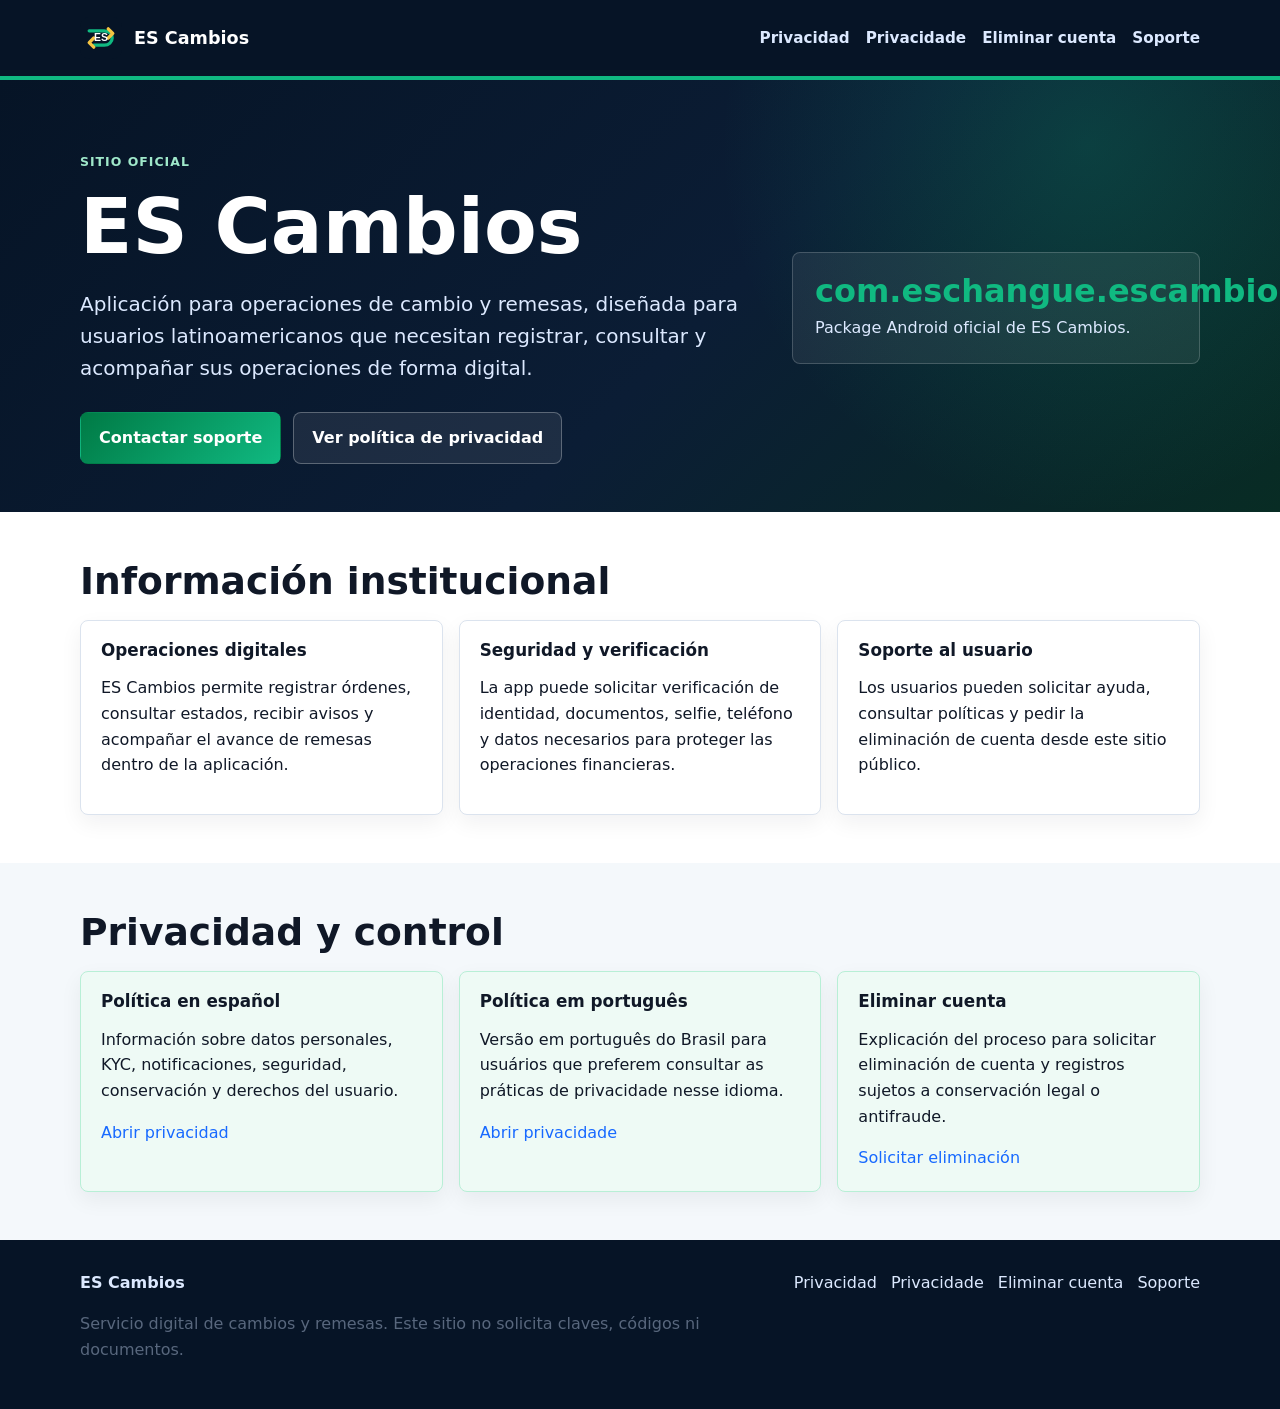
==== index.html @ 83649bd5 "1er commit web codex fez" ====
<!doctype html>
<html lang="es">
<head>
  <meta charset="utf-8">
  <meta name="viewport" content="width=device-width, initial-scale=1">
  <title>ES Cambios | Cambios y remesas</title>
  <meta name="description" content="Sitio oficial de ES Cambios, aplicación para operaciones de cambio y remesas orientada a usuarios latinoamericanos.">
  <link rel="icon" href="/assets/favicon.svg" type="image/svg+xml">
  <link rel="stylesheet" href="/assets/styles.css">
</head>
<body>
  <a class="skip-link" href="#contenido">Saltar al contenido</a>
  <header class="site-header">
    <nav class="nav" aria-label="Navegación principal">
      <a class="brand" href="/">
        <img src="/assets/favicon.svg" alt="" width="42" height="42">
        <span>ES Cambios</span>
      </a>
      <div class="nav-links">
        <a href="/privacidad/">Privacidad</a>
        <a href="/privacidade/">Privacidade</a>
        <a href="/excluir-conta/">Eliminar cuenta</a>
        <a href="/soporte/">Soporte</a>
      </div>
    </nav>
  </header>

  <main id="contenido">
    <section class="hero">
      <div class="container hero-grid">
        <div>
          <p class="eyebrow">Sitio oficial</p>
          <h1>ES Cambios</h1>
          <p class="lead">Aplicación para operaciones de cambio y remesas, diseñada para usuarios latinoamericanos que necesitan registrar, consultar y acompañar sus operaciones de forma digital.</p>
          <div class="actions">
            <a class="button primary" href="/soporte/">Contactar soporte</a>
            <a class="button secondary" href="/privacidad/">Ver política de privacidad</a>
          </div>
        </div>
        <aside class="hero-panel" aria-label="Información de la aplicación">
          <strong>com.eschangue.escambios</strong>
          <span>Package Android oficial de ES Cambios.</span>
        </aside>
      </div>
    </section>

    <section class="section white">
      <div class="container">
        <h2>Información institucional</h2>
        <div class="grid">
          <article class="card">
            <h3>Operaciones digitales</h3>
            <p>ES Cambios permite registrar órdenes, consultar estados, recibir avisos y acompañar el avance de remesas dentro de la aplicación.</p>
          </article>
          <article class="card">
            <h3>Seguridad y verificación</h3>
            <p>La app puede solicitar verificación de identidad, documentos, selfie, teléfono y datos necesarios para proteger las operaciones financieras.</p>
          </article>
          <article class="card">
            <h3>Soporte al usuario</h3>
            <p>Los usuarios pueden solicitar ayuda, consultar políticas y pedir la eliminación de cuenta desde este sitio público.</p>
          </article>
        </div>
      </div>
    </section>

    <section class="section">
      <div class="container">
        <h2>Privacidad y control</h2>
        <div class="grid">
          <article class="card tint">
            <h3>Política en español</h3>
            <p>Información sobre datos personales, KYC, notificaciones, seguridad, conservación y derechos del usuario.</p>
            <a href="/privacidad/">Abrir privacidad</a>
          </article>
          <article class="card tint">
            <h3>Política em português</h3>
            <p>Versão em português do Brasil para usuários que preferem consultar as práticas de privacidade nesse idioma.</p>
            <a href="/privacidade/">Abrir privacidade</a>
          </article>
          <article class="card tint">
            <h3>Eliminar cuenta</h3>
            <p>Explicación del proceso para solicitar eliminación de cuenta y registros sujetos a conservación legal o antifraude.</p>
            <a href="/excluir-conta/">Solicitar eliminación</a>
          </article>
        </div>
      </div>
    </section>
  </main>

  <footer class="site-footer">
    <div class="container footer-grid">
      <div>
        <strong>ES Cambios</strong>
        <p class="muted">Servicio digital de cambios y remesas. Este sitio no solicita claves, códigos ni documentos.</p>
      </div>
      <div class="footer-links">
        <a href="/privacidad/">Privacidad</a>
        <a href="/privacidade/">Privacidade</a>
        <a href="/excluir-conta/">Eliminar cuenta</a>
        <a href="/soporte/">Soporte</a>
      </div>
    </div>
  </footer>
</body>
</html>
---- assets/styles.css ----
:root {
  color-scheme: light;
  --navy: #061426;
  --navy-2: #0b1d35;
  --green: #00854a;
  --green-2: #10b981;
  --blue: #1769ff;
  --amber: #f5b82e;
  --text: #101827;
  --muted: #58677d;
  --line: #dbe3ee;
  --soft: #f4f8fb;
  --white: #ffffff;
  --danger: #b42318;
  font-family: Inter, ui-sans-serif, system-ui, -apple-system, BlinkMacSystemFont, "Segoe UI", sans-serif;
}

* {
  box-sizing: border-box;
}

html {
  scroll-behavior: smooth;
}

body {
  margin: 0;
  background: var(--soft);
  color: var(--text);
  line-height: 1.6;
}

a {
  color: var(--blue);
  text-decoration: none;
}

a:hover,
a:focus {
  text-decoration: underline;
}

.skip-link {
  position: absolute;
  left: -999px;
  top: 0;
  background: var(--navy);
  color: var(--white);
  padding: 10px 14px;
  z-index: 10;
}

.skip-link:focus {
  left: 12px;
  top: 12px;
}

.site-header {
  background: var(--navy);
  color: var(--white);
  border-bottom: 4px solid var(--green-2);
}

.nav {
  width: min(1120px, calc(100% - 32px));
  margin: 0 auto;
  min-height: 76px;
  display: flex;
  align-items: center;
  justify-content: space-between;
  gap: 24px;
}

.brand {
  display: inline-flex;
  align-items: center;
  gap: 12px;
  color: var(--white);
  font-weight: 800;
  font-size: 1.1rem;
  letter-spacing: 0;
}

.brand:hover,
.brand:focus {
  text-decoration: none;
}

.brand img {
  width: 42px;
  height: 42px;
}

.nav-links {
  display: flex;
  align-items: center;
  gap: 16px;
  flex-wrap: wrap;
}

.nav-links a {
  color: #dce9ff;
  font-size: .95rem;
  font-weight: 650;
}

.hero {
  background:
    radial-gradient(circle at 85% 15%, rgba(16, 185, 129, .2), transparent 32%),
    linear-gradient(135deg, var(--navy) 0%, var(--navy-2) 55%, #082c24 100%);
  color: var(--white);
  padding: 72px 0 48px;
}

.container {
  width: min(1120px, calc(100% - 32px));
  margin: 0 auto;
}

.hero-grid {
  display: grid;
  grid-template-columns: minmax(0, 1.25fr) minmax(280px, .75fr);
  gap: 32px;
  align-items: center;
}

.eyebrow {
  margin: 0 0 12px;
  color: #9fe8ca;
  text-transform: uppercase;
  font-size: .78rem;
  font-weight: 800;
  letter-spacing: .08em;
}

h1,
h2,
h3 {
  line-height: 1.12;
  letter-spacing: 0;
}

h1 {
  margin: 0;
  font-size: clamp(2.4rem, 6vw, 5.5rem);
}

h2 {
  margin: 0 0 18px;
  font-size: clamp(1.55rem, 3vw, 2.35rem);
}

h3 {
  margin: 0 0 8px;
  font-size: 1.05rem;
}

.lead {
  max-width: 680px;
  margin: 18px 0 0;
  font-size: clamp(1.05rem, 2vw, 1.25rem);
  color: #dce9ff;
}

.hero-panel {
  border: 1px solid rgba(255, 255, 255, .18);
  background: rgba(255, 255, 255, .07);
  border-radius: 8px;
  padding: 22px;
}

.hero-panel strong {
  display: block;
  font-size: 2rem;
  line-height: 1;
  color: var(--green-2);
}

.hero-panel span {
  display: block;
  margin-top: 8px;
  color: #dce9ff;
}

.actions {
  display: flex;
  gap: 12px;
  flex-wrap: wrap;
  margin-top: 28px;
}

.button {
  display: inline-flex;
  align-items: center;
  justify-content: center;
  min-height: 46px;
  padding: 12px 18px;
  border-radius: 8px;
  font-weight: 800;
  border: 1px solid transparent;
}

.button.primary {
  background: linear-gradient(135deg, #007a45, #10b981);
  color: var(--white);
}

.button.secondary {
  background: rgba(255, 255, 255, .08);
  border-color: rgba(255, 255, 255, .28);
  color: var(--white);
}

.section {
  padding: 48px 0;
}

.section.white {
  background: var(--white);
}

.grid {
  display: grid;
  grid-template-columns: repeat(3, minmax(0, 1fr));
  gap: 16px;
}

.card {
  background: var(--white);
  border: 1px solid var(--line);
  border-radius: 8px;
  padding: 20px;
  box-shadow: 0 8px 22px rgba(6, 20, 38, .06);
}

.card.tint {
  background: #eefaf5;
  border-color: #b8efd6;
}

.page-title {
  padding: 44px 0 28px;
  background: var(--white);
  border-bottom: 1px solid var(--line);
}

.page-title p {
  max-width: 780px;
  color: var(--muted);
}

.content {
  width: min(900px, calc(100% - 32px));
  margin: 0 auto;
  padding: 36px 0 56px;
}

.content section {
  background: var(--white);
  border: 1px solid var(--line);
  border-radius: 8px;
  padding: 22px;
  margin-bottom: 16px;
}

.content ul,
.content ol {
  padding-left: 22px;
}

.notice {
  border: 1px solid #f2cd71;
  background: #fff8e5;
  border-radius: 8px;
  padding: 16px;
}

.danger {
  border-color: #ffcdc6;
  background: #fff2f0;
}

.muted {
  color: var(--muted);
}

.meta-list {
  display: grid;
  grid-template-columns: repeat(2, minmax(0, 1fr));
  gap: 12px;
}

.meta-item {
  border: 1px solid var(--line);
  border-radius: 8px;
  padding: 14px;
  background: #fbfdff;
}

.meta-item span {
  display: block;
  color: var(--muted);
  font-size: .84rem;
  font-weight: 750;
  text-transform: uppercase;
}

.meta-item strong {
  display: block;
  margin-top: 4px;
}

.site-footer {
  background: var(--navy);
  color: #dce9ff;
  padding: 30px 0;
}

.footer-grid {
  display: grid;
  grid-template-columns: 1fr auto;
  gap: 24px;
  align-items: start;
}

.footer-links {
  display: flex;
  gap: 14px;
  flex-wrap: wrap;
}

.footer-links a {
  color: #dce9ff;
}

@media (max-width: 760px) {
  .nav {
    align-items: flex-start;
    flex-direction: column;
    padding: 16px 0;
  }

  .nav-links {
    gap: 10px 14px;
  }

  .hero {
    padding: 48px 0 36px;
  }

  .hero-grid,
  .grid,
  .meta-list,
  .footer-grid {
    grid-template-columns: 1fr;
  }

  .hero-panel {
    padding: 18px;
  }

  .content section {
    padding: 18px;
  }
}
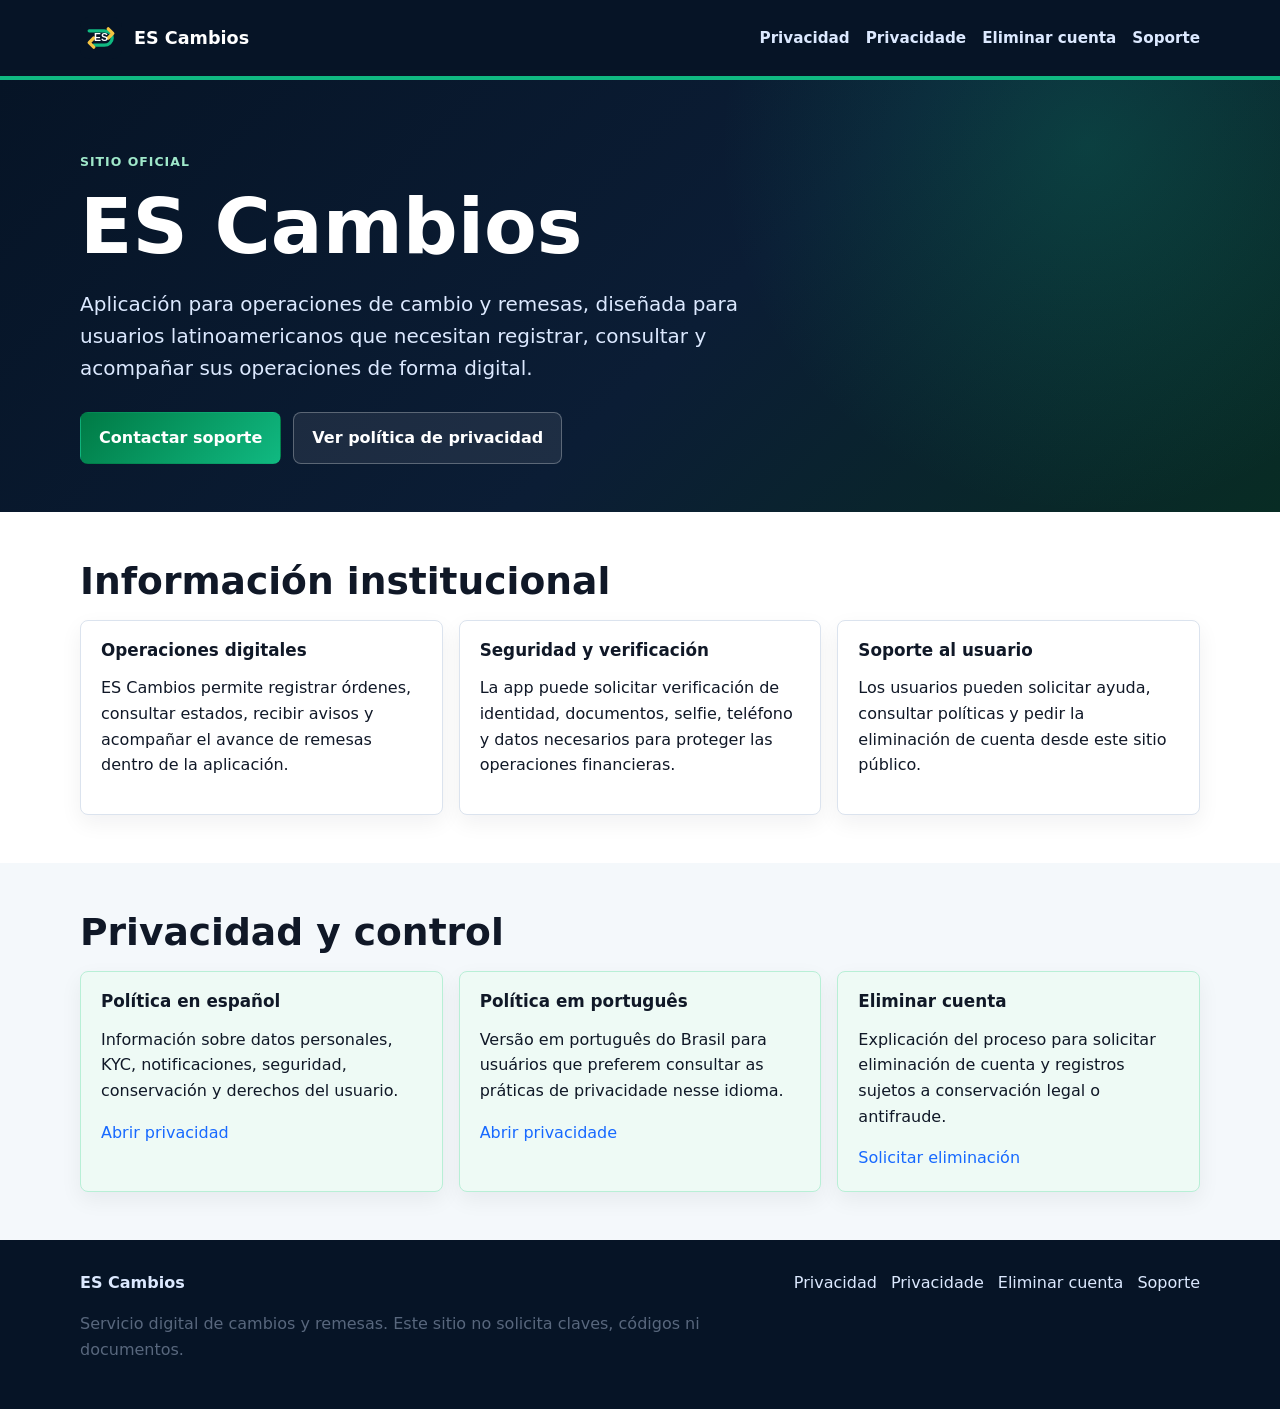
==== commit d02bb570: "4to commit eliminacion de datos, nombre de paquete, y correccion de textos" ====
--- a/index.html
+++ b/index.html
@@ -27,7 +27,7 @@
 
   <main id="contenido">
     <section class="hero">
-      <div class="container hero-grid">
+      <div class="container">
         <div>
           <p class="eyebrow">Sitio oficial</p>
           <h1>ES Cambios</h1>
@@ -37,10 +37,6 @@
             <a class="button secondary" href="/privacidad/">Ver política de privacidad</a>
           </div>
         </div>
-        <aside class="hero-panel" aria-label="Información de la aplicación">
-          <strong>com.eschangue.escambios</strong>
-          <span>Package Android oficial de ES Cambios.</span>
-        </aside>
       </div>
     </section>
 
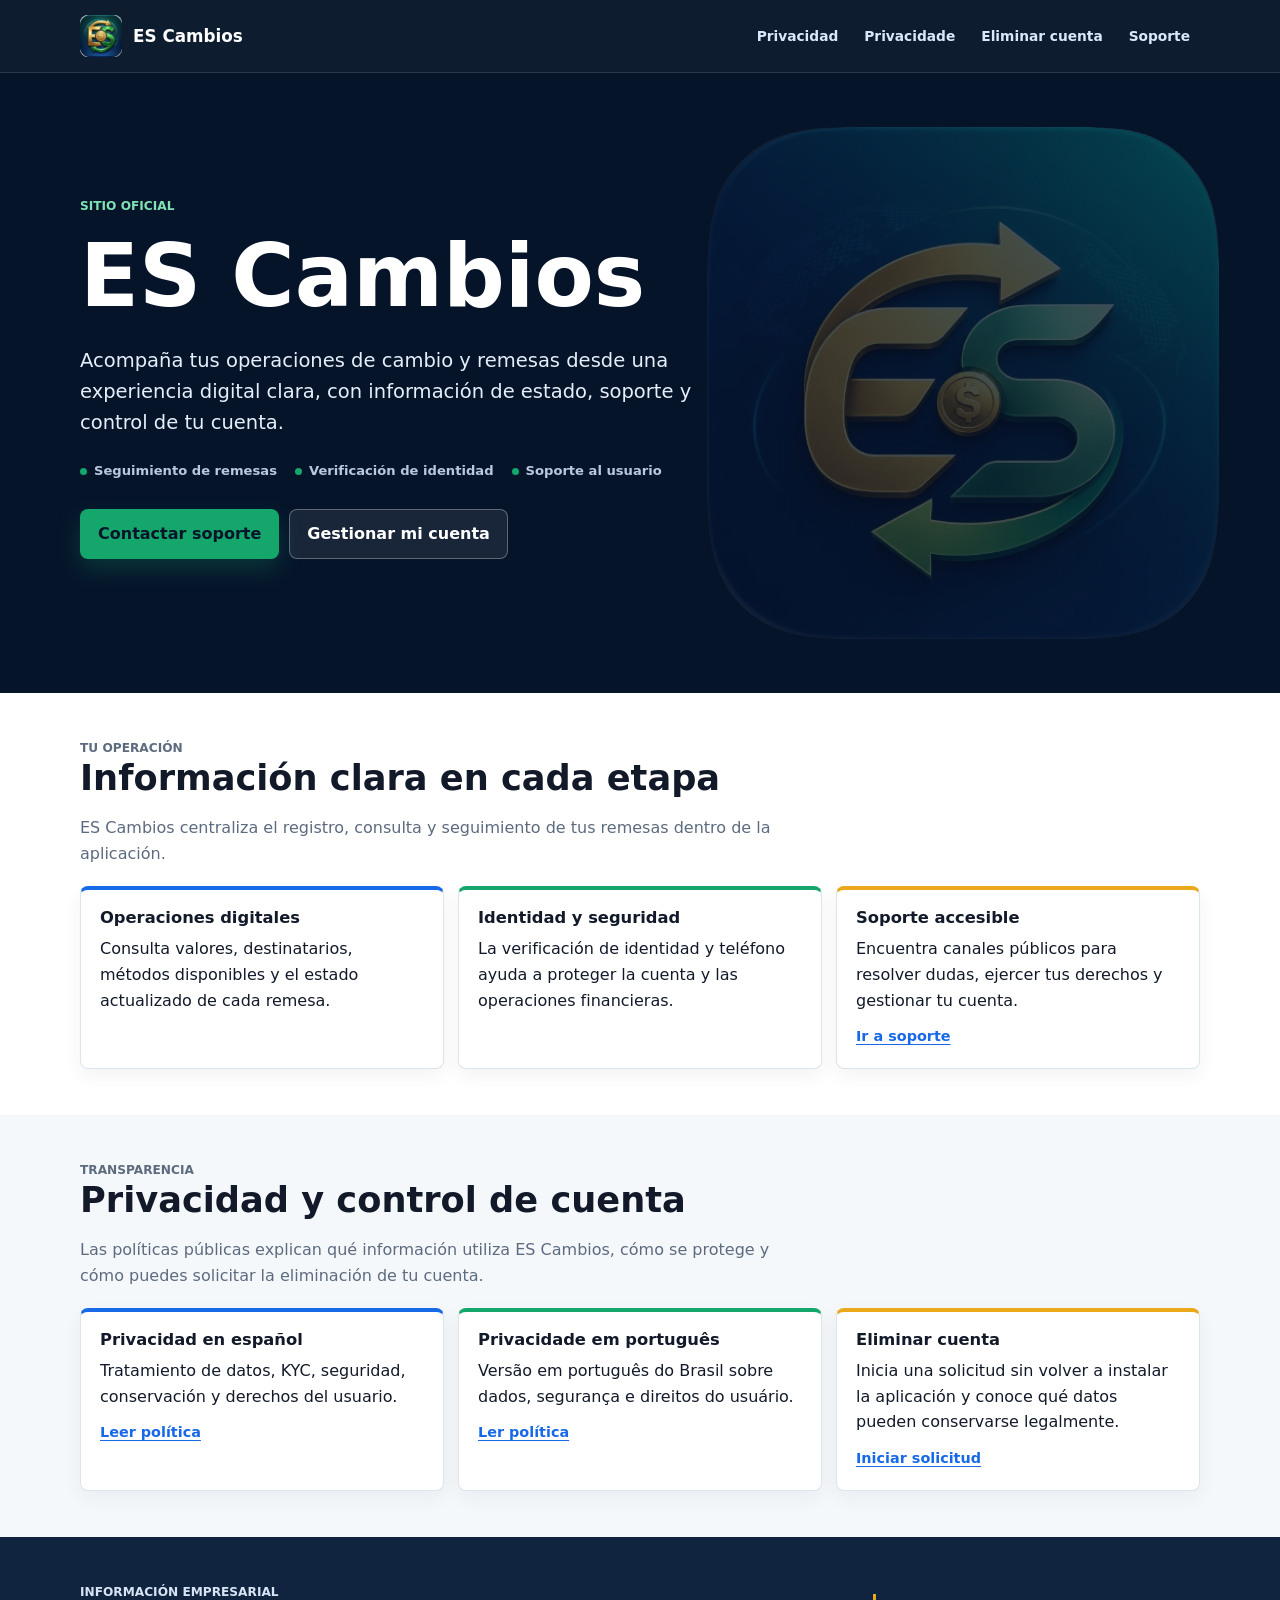
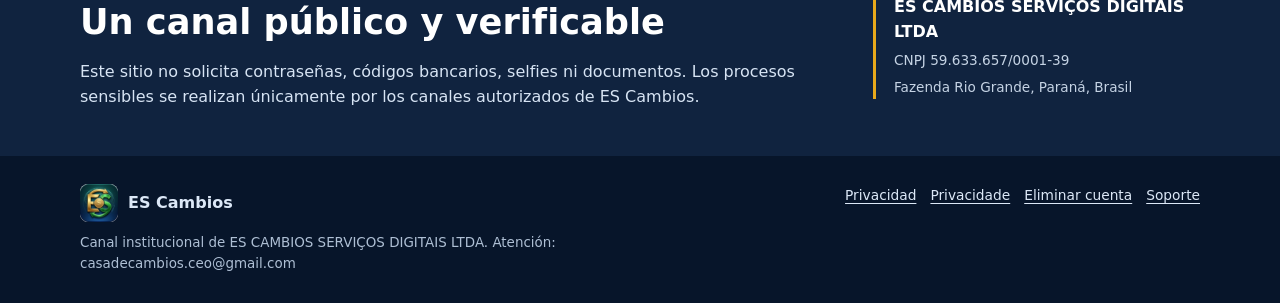
==== commit a06d8351: "5to commit ajustes finales" ====
--- a/index.html
+++ b/index.html
@@ -3,17 +3,38 @@
 <head>
   <meta charset="utf-8">
   <meta name="viewport" content="width=device-width, initial-scale=1">
+  <meta name="theme-color" content="#07152a">
   <title>ES Cambios | Cambios y remesas</title>
-  <meta name="description" content="Sitio oficial de ES Cambios, aplicación para operaciones de cambio y remesas orientada a usuarios latinoamericanos.">
-  <link rel="icon" href="/assets/favicon.svg" type="image/svg+xml">
+  <meta name="description" content="Sitio oficial de ES Cambios: información institucional, privacidad, soporte y eliminación de cuenta.">
+  <link rel="canonical" href="https://es-cambios.com.br/">
+  <meta property="og:type" content="website">
+  <meta property="og:locale" content="es_419">
+  <meta property="og:title" content="ES Cambios | Cambios y remesas">
+  <meta property="og:description" content="Información institucional, privacidad, soporte y control de cuenta de ES Cambios.">
+  <meta property="og:url" content="https://es-cambios.com.br/">
+  <meta property="og:image" content="https://es-cambios.com.br/assets/es-cambios-brand.png">
+  <link rel="preload" href="/assets/es-cambios-brand.png" as="image" type="image/png">
+  <link rel="icon" href="/assets/es-cambios-app.webp" type="image/webp">
   <link rel="stylesheet" href="/assets/styles.css">
+  <script type="application/ld+json">
+    {
+      "@context": "https://schema.org",
+      "@type": "Organization",
+      "name": "ES CAMBIOS SERVIÇOS DIGITAIS LTDA",
+      "alternateName": "ES Cambios",
+      "url": "https://es-cambios.com.br/",
+      "logo": "https://es-cambios.com.br/assets/es-cambios-brand.png",
+      "taxID": "59.633.657/0001-39",
+      "email": "casadecambios.ceo@gmail.com"
+    }
+  </script>
 </head>
 <body>
   <a class="skip-link" href="#contenido">Saltar al contenido</a>
   <header class="site-header">
     <nav class="nav" aria-label="Navegación principal">
-      <a class="brand" href="/">
-        <img src="/assets/favicon.svg" alt="" width="42" height="42">
+      <a class="brand" href="/" aria-current="page">
+        <img src="/assets/es-cambios-app.webp" alt="" width="42" height="42">
         <span>ES Cambios</span>
       </a>
       <div class="nav-links">
@@ -28,13 +49,18 @@
   <main id="contenido">
     <section class="hero">
       <div class="container">
-        <div>
+        <div class="hero-copy">
           <p class="eyebrow">Sitio oficial</p>
           <h1>ES Cambios</h1>
-          <p class="lead">Aplicación para operaciones de cambio y remesas, diseñada para usuarios latinoamericanos que necesitan registrar, consultar y acompañar sus operaciones de forma digital.</p>
+          <p class="lead">Acompaña tus operaciones de cambio y remesas desde una experiencia digital clara, con información de estado, soporte y control de tu cuenta.</p>
+          <div class="trust-line" aria-label="Características del servicio">
+            <span>Seguimiento de remesas</span>
+            <span>Verificación de identidad</span>
+            <span>Soporte al usuario</span>
+          </div>
           <div class="actions">
             <a class="button primary" href="/soporte/">Contactar soporte</a>
-            <a class="button secondary" href="/privacidad/">Ver política de privacidad</a>
+            <a class="button secondary" href="/excluir-conta/">Gestionar mi cuenta</a>
           </div>
         </div>
       </div>
@@ -42,19 +68,24 @@
 
     <section class="section white">
       <div class="container">
-        <h2>Información institucional</h2>
+        <div class="section-heading">
+          <p class="eyebrow">Tu operación</p>
+          <h2>Información clara en cada etapa</h2>
+          <p>ES Cambios centraliza el registro, consulta y seguimiento de tus remesas dentro de la aplicación.</p>
+        </div>
         <div class="grid">
-          <article class="card">
+          <article class="card accent-blue">
             <h3>Operaciones digitales</h3>
-            <p>ES Cambios permite registrar órdenes, consultar estados, recibir avisos y acompañar el avance de remesas dentro de la aplicación.</p>
+            <p>Consulta valores, destinatarios, métodos disponibles y el estado actualizado de cada remesa.</p>
           </article>
-          <article class="card">
-            <h3>Seguridad y verificación</h3>
-            <p>La app puede solicitar verificación de identidad, documentos, selfie, teléfono y datos necesarios para proteger las operaciones financieras.</p>
+          <article class="card accent-green">
+            <h3>Identidad y seguridad</h3>
+            <p>La verificación de identidad y teléfono ayuda a proteger la cuenta y las operaciones financieras.</p>
           </article>
-          <article class="card">
-            <h3>Soporte al usuario</h3>
-            <p>Los usuarios pueden solicitar ayuda, consultar políticas y pedir la eliminación de cuenta desde este sitio público.</p>
+          <article class="card accent-amber">
+            <h3>Soporte accesible</h3>
+            <p>Encuentra canales públicos para resolver dudas, ejercer tus derechos y gestionar tu cuenta.</p>
+            <a class="card-link" href="/soporte/">Ir a soporte</a>
           </article>
         </div>
       </div>
@@ -62,23 +93,42 @@
 
     <section class="section">
       <div class="container">
-        <h2>Privacidad y control</h2>
+        <div class="section-heading">
+          <p class="eyebrow">Transparencia</p>
+          <h2>Privacidad y control de cuenta</h2>
+          <p>Las políticas públicas explican qué información utiliza ES Cambios, cómo se protege y cómo puedes solicitar la eliminación de tu cuenta.</p>
+        </div>
         <div class="grid">
-          <article class="card tint">
-            <h3>Política en español</h3>
-            <p>Información sobre datos personales, KYC, notificaciones, seguridad, conservación y derechos del usuario.</p>
-            <a href="/privacidad/">Abrir privacidad</a>
+          <article class="card accent-blue">
+            <h3>Privacidad en español</h3>
+            <p>Tratamiento de datos, KYC, seguridad, conservación y derechos del usuario.</p>
+            <a class="card-link" href="/privacidad/">Leer política</a>
           </article>
-          <article class="card tint">
-            <h3>Política em português</h3>
-            <p>Versão em português do Brasil para usuários que preferem consultar as práticas de privacidade nesse idioma.</p>
-            <a href="/privacidade/">Abrir privacidade</a>
+          <article class="card accent-green">
+            <h3>Privacidade em português</h3>
+            <p>Versão em português do Brasil sobre dados, segurança e direitos do usuário.</p>
+            <a class="card-link" href="/privacidade/">Ler política</a>
           </article>
-          <article class="card tint">
+          <article class="card accent-amber">
             <h3>Eliminar cuenta</h3>
-            <p>Explicación del proceso para solicitar eliminación de cuenta y registros sujetos a conservación legal o antifraude.</p>
-            <a href="/excluir-conta/">Solicitar eliminación</a>
+            <p>Inicia una solicitud sin volver a instalar la aplicación y conoce qué datos pueden conservarse legalmente.</p>
+            <a class="card-link" href="/excluir-conta/">Iniciar solicitud</a>
           </article>
+        </div>
+      </div>
+    </section>
+
+    <section class="section institutional-band">
+      <div class="container institutional-grid">
+        <div>
+          <p class="eyebrow">Información empresarial</p>
+          <h2>Un canal público y verificable</h2>
+          <p>Este sitio no solicita contraseñas, códigos bancarios, selfies ni documentos. Los procesos sensibles se realizan únicamente por los canales autorizados de ES Cambios.</p>
+        </div>
+        <div class="company-data">
+          <strong>ES CAMBIOS SERVIÇOS DIGITAIS LTDA</strong>
+          <span>CNPJ 59.633.657/0001-39</span>
+          <span>Fazenda Rio Grande, Paraná, Brasil</span>
         </div>
       </div>
     </section>
@@ -87,8 +137,11 @@
   <footer class="site-footer">
     <div class="container footer-grid">
       <div>
-        <strong>ES Cambios</strong>
-        <p class="muted">Servicio digital de cambios y remesas. Este sitio no solicita claves, códigos ni documentos.</p>
+        <div class="footer-brand">
+          <img src="/assets/es-cambios-app.webp" alt="" width="38" height="38">
+          <strong>ES Cambios</strong>
+        </div>
+        <p>Canal institucional de ES CAMBIOS SERVIÇOS DIGITAIS LTDA. Atención: casadecambios.ceo@gmail.com</p>
       </div>
       <div class="footer-links">
         <a href="/privacidad/">Privacidad</a>
--- a/assets/styles.css
+++ b/assets/styles.css
@@ -1,17 +1,17 @@
 :root {
   color-scheme: light;
-  --navy: #061426;
-  --navy-2: #0b1d35;
-  --green: #00854a;
-  --green-2: #10b981;
-  --blue: #1769ff;
-  --amber: #f5b82e;
-  --text: #101827;
-  --muted: #58677d;
-  --line: #dbe3ee;
-  --soft: #f4f8fb;
+  --navy: #07152a;
+  --navy-soft: #10233f;
+  --green: #087b4d;
+  --green-bright: #15a66b;
+  --blue: #1769e8;
+  --amber: #e9a91b;
+  --red: #b42318;
+  --ink: #121a2a;
+  --muted: #5d6b7f;
+  --line: #dce4ed;
+  --surface: #f5f8fb;
   --white: #ffffff;
-  --danger: #b42318;
   font-family: Inter, ui-sans-serif, system-ui, -apple-system, BlinkMacSystemFont, "Segoe UI", sans-serif;
 }
 
@@ -25,242 +25,388 @@
 
 body {
   margin: 0;
-  background: var(--soft);
-  color: var(--text);
+  background: var(--surface);
+  color: var(--ink);
   line-height: 1.6;
+}
+
+img {
+  display: block;
+  max-width: 100%;
 }
 
 a {
   color: var(--blue);
-  text-decoration: none;
+  text-underline-offset: 3px;
 }
 
 a:hover,
-a:focus {
-  text-decoration: underline;
+a:focus-visible {
+  text-decoration-thickness: 2px;
+}
+
+button,
+a {
+  -webkit-tap-highlight-color: transparent;
 }
 
 .skip-link {
   position: absolute;
   left: -999px;
   top: 0;
-  background: var(--navy);
+  z-index: 100;
+  border-radius: 0 0 8px 0;
+  background: var(--white);
+  color: var(--navy);
+  padding: 10px 14px;
+  font-weight: 800;
+}
+
+.skip-link:focus {
+  left: 0;
+}
+
+.site-header {
+  position: sticky;
+  top: 0;
+  z-index: 50;
+  border-bottom: 1px solid rgba(255, 255, 255, .12);
+  background: rgba(7, 21, 42, .97);
   color: var(--white);
-  padding: 10px 14px;
-  z-index: 10;
-}
-
-.skip-link:focus {
-  left: 12px;
-  top: 12px;
-}
-
-.site-header {
-  background: var(--navy);
-  color: var(--white);
-  border-bottom: 4px solid var(--green-2);
-}
-
-.nav {
+}
+
+.nav,
+.container {
   width: min(1120px, calc(100% - 32px));
   margin: 0 auto;
-  min-height: 76px;
+}
+
+.nav {
+  min-height: 72px;
   display: flex;
   align-items: center;
   justify-content: space-between;
-  gap: 24px;
+  gap: 22px;
 }
 
 .brand {
   display: inline-flex;
   align-items: center;
-  gap: 12px;
+  gap: 11px;
+  flex: 0 0 auto;
   color: var(--white);
-  font-weight: 800;
-  font-size: 1.1rem;
-  letter-spacing: 0;
+  font-size: 1.05rem;
+  font-weight: 850;
+  text-decoration: none;
 }
 
 .brand:hover,
-.brand:focus {
+.brand:focus-visible {
   text-decoration: none;
 }
 
 .brand img {
   width: 42px;
   height: 42px;
+  border-radius: 8px;
 }
 
 .nav-links {
   display: flex;
   align-items: center;
-  gap: 16px;
-  flex-wrap: wrap;
+  justify-content: flex-end;
+  gap: 6px;
 }
 
 .nav-links a {
-  color: #dce9ff;
-  font-size: .95rem;
-  font-weight: 650;
+  min-height: 38px;
+  display: inline-flex;
+  align-items: center;
+  border-radius: 7px;
+  padding: 7px 10px;
+  color: #dbe8fb;
+  font-size: .86rem;
+  font-weight: 720;
+  text-decoration: none;
+}
+
+.nav-links a:hover,
+.nav-links a:focus-visible,
+.nav-links a[aria-current="page"] {
+  background: rgba(255, 255, 255, .1);
+  color: var(--white);
 }
 
 .hero {
-  background:
-    radial-gradient(circle at 85% 15%, rgba(16, 185, 129, .2), transparent 32%),
-    linear-gradient(135deg, var(--navy) 0%, var(--navy-2) 55%, #082c24 100%);
+  position: relative;
+  isolation: isolate;
+  min-height: min(620px, 76vh);
+  overflow: hidden;
+  display: flex;
+  align-items: center;
+  background: var(--navy);
   color: var(--white);
-  padding: 72px 0 48px;
-}
-
-.container {
-  width: min(1120px, calc(100% - 32px));
-  margin: 0 auto;
-}
-
-.hero-grid {
-  display: grid;
-  grid-template-columns: minmax(0, 1.25fr) minmax(280px, .75fr);
-  gap: 32px;
-  align-items: center;
+}
+
+.hero::before {
+  content: "";
+  position: absolute;
+  inset: 0;
+  z-index: -2;
+  background: url("/assets/es-cambios-brand.png") right 8% center / min(46vw, 512px) no-repeat;
+  opacity: .5;
+}
+
+.hero::after {
+  content: "";
+  position: absolute;
+  inset: 0;
+  z-index: -1;
+  background: rgba(7, 21, 42, .5);
+}
+
+.hero-copy {
+  width: min(690px, 100%);
+  padding: 74px 0 84px;
 }
 
 .eyebrow {
-  margin: 0 0 12px;
-  color: #9fe8ca;
+  margin: 0 0 10px;
+  color: #7ee2b5;
   text-transform: uppercase;
-  font-size: .78rem;
-  font-weight: 800;
-  letter-spacing: .08em;
+  font-size: .76rem;
+  font-weight: 850;
+  letter-spacing: 0;
 }
 
 h1,
 h2,
 h3 {
-  line-height: 1.12;
+  line-height: 1.16;
   letter-spacing: 0;
 }
 
 h1 {
   margin: 0;
-  font-size: clamp(2.4rem, 6vw, 5.5rem);
+  font-size: clamp(2.7rem, 7vw, 5.4rem);
 }
 
 h2 {
-  margin: 0 0 18px;
-  font-size: clamp(1.55rem, 3vw, 2.35rem);
+  margin: 0 0 16px;
+  font-size: clamp(1.45rem, 3vw, 2.2rem);
 }
 
 h3 {
   margin: 0 0 8px;
-  font-size: 1.05rem;
+  font-size: 1.02rem;
+}
+
+p {
+  margin-top: 0;
 }
 
 .lead {
-  max-width: 680px;
+  max-width: 650px;
   margin: 18px 0 0;
-  font-size: clamp(1.05rem, 2vw, 1.25rem);
-  color: #dce9ff;
-}
-
-.hero-panel {
-  border: 1px solid rgba(255, 255, 255, .18);
-  background: rgba(255, 255, 255, .07);
+  color: #e5eefb;
+  font-size: clamp(1rem, 2vw, 1.22rem);
+}
+
+.trust-line {
+  display: flex;
+  flex-wrap: wrap;
+  gap: 8px 18px;
+  margin-top: 22px;
+  color: #b9c9dd;
+  font-size: .82rem;
+  font-weight: 700;
+}
+
+.trust-line span::before {
+  content: "";
+  display: inline-block;
+  width: 7px;
+  height: 7px;
+  margin-right: 7px;
+  border-radius: 50%;
+  background: var(--green-bright);
+}
+
+.actions {
+  display: flex;
+  flex-wrap: wrap;
+  gap: 10px;
+  margin-top: 28px;
+}
+
+.button {
+  min-height: 46px;
+  display: inline-flex;
+  align-items: center;
+  justify-content: center;
+  border: 1px solid transparent;
   border-radius: 8px;
-  padding: 22px;
-}
-
-.hero-panel strong {
-  display: block;
-  font-size: 2rem;
-  line-height: 1;
-  color: var(--green-2);
-}
-
-.hero-panel span {
-  display: block;
-  margin-top: 8px;
-  color: #dce9ff;
-}
-
-.actions {
-  display: flex;
-  gap: 12px;
-  flex-wrap: wrap;
-  margin-top: 28px;
-}
-
-.button {
-  display: inline-flex;
-  align-items: center;
-  justify-content: center;
-  min-height: 46px;
-  padding: 12px 18px;
-  border-radius: 8px;
-  font-weight: 800;
-  border: 1px solid transparent;
+  padding: 11px 17px;
+  font-weight: 820;
+  text-decoration: none;
+}
+
+.button:hover,
+.button:focus-visible {
+  text-decoration: none;
 }
 
 .button.primary {
-  background: linear-gradient(135deg, #007a45, #10b981);
+  background: var(--green-bright);
+  color: var(--navy);
+  box-shadow: 0 10px 25px rgba(21, 166, 107, .24);
+}
+
+.button.primary:hover,
+.button.primary:focus-visible {
+  background: #48ce94;
+}
+
+.button.secondary {
+  border-color: rgba(255, 255, 255, .3);
+  background: rgba(255, 255, 255, .08);
   color: var(--white);
 }
 
-.button.secondary {
-  background: rgba(255, 255, 255, .08);
-  border-color: rgba(255, 255, 255, .28);
+.button.light {
+  border-color: var(--line);
+  background: var(--white);
+  color: var(--navy);
+}
+
+.button.danger-action {
+  background: var(--red);
   color: var(--white);
 }
 
 .section {
-  padding: 48px 0;
+  padding: 46px 0;
 }
 
 .section.white {
   background: var(--white);
+}
+
+.section-heading {
+  max-width: 710px;
+  margin-bottom: 20px;
+}
+
+.section-heading p {
+  color: var(--muted);
 }
 
 .grid {
   display: grid;
   grid-template-columns: repeat(3, minmax(0, 1fr));
-  gap: 16px;
+  gap: 14px;
 }
 
 .card {
-  background: var(--white);
+  min-width: 0;
   border: 1px solid var(--line);
   border-radius: 8px;
-  padding: 20px;
-  box-shadow: 0 8px 22px rgba(6, 20, 38, .06);
-}
-
-.card.tint {
-  background: #eefaf5;
-  border-color: #b8efd6;
+  background: var(--white);
+  padding: 19px;
+  box-shadow: 0 7px 20px rgba(7, 21, 42, .05);
+}
+
+.card.accent-green {
+  border-top: 4px solid var(--green-bright);
+}
+
+.card.accent-blue {
+  border-top: 4px solid var(--blue);
+}
+
+.card.accent-amber {
+  border-top: 4px solid var(--amber);
+}
+
+.card p,
+.section-heading p {
+  margin-bottom: 0;
+}
+
+.card-link {
+  display: inline-flex;
+  margin-top: 12px;
+  font-size: .9rem;
+  font-weight: 800;
+}
+
+.institutional-band {
+  background: var(--navy-soft);
+  color: var(--white);
+}
+
+.institutional-grid {
+  display: grid;
+  grid-template-columns: minmax(0, 1.4fr) minmax(260px, .6fr);
+  align-items: center;
+  gap: 30px;
+}
+
+.institutional-grid p {
+  margin-bottom: 0;
+  color: #d7e4f4;
+}
+
+.company-data {
+  border-left: 3px solid var(--amber);
+  padding-left: 18px;
+}
+
+.company-data strong,
+.company-data span {
+  display: block;
+}
+
+.company-data span {
+  margin-top: 5px;
+  color: #c5d3e4;
+  font-size: .85rem;
 }
 
 .page-title {
-  padding: 44px 0 28px;
+  border-bottom: 1px solid var(--line);
   background: var(--white);
-  border-bottom: 1px solid var(--line);
+  padding: 42px 0 26px;
+}
+
+.page-title h1 {
+  max-width: 880px;
+  font-size: clamp(2rem, 5vw, 3.5rem);
 }
 
 .page-title p {
   max-width: 780px;
+  margin: 12px 0 0;
   color: var(--muted);
 }
 
 .content {
   width: min(900px, calc(100% - 32px));
   margin: 0 auto;
-  padding: 36px 0 56px;
+  padding: 30px 0 52px;
 }
 
 .content section {
-  background: var(--white);
+  margin-bottom: 14px;
   border: 1px solid var(--line);
   border-radius: 8px;
-  padding: 22px;
-  margin-bottom: 16px;
+  background: var(--white);
+  padding: 21px;
+}
+
+.content section:target {
+  border-color: var(--blue);
+  box-shadow: 0 0 0 3px rgba(23, 105, 232, .12);
 }
 
 .content ul,
@@ -268,16 +414,27 @@
   padding-left: 22px;
 }
 
+.content li + li {
+  margin-top: 7px;
+}
+
 .notice {
-  border: 1px solid #f2cd71;
-  background: #fff8e5;
-  border-radius: 8px;
-  padding: 16px;
+  border-color: #efcf7d !important;
+  background: #fff9e8 !important;
 }
 
 .danger {
-  border-color: #ffcdc6;
-  background: #fff2f0;
+  border-color: #efb5ae !important;
+  background: #fff5f3 !important;
+}
+
+.action-panel {
+  border-color: #91d8b6 !important;
+  background: #eefbf5 !important;
+}
+
+.action-panel .actions {
+  margin-top: 16px;
 }
 
 .muted {
@@ -287,79 +444,195 @@
 .meta-list {
   display: grid;
   grid-template-columns: repeat(2, minmax(0, 1fr));
-  gap: 12px;
+  gap: 10px;
 }
 
 .meta-item {
-  border: 1px solid var(--line);
-  border-radius: 8px;
-  padding: 14px;
-  background: #fbfdff;
+  min-width: 0;
+  border-left: 3px solid var(--blue);
+  background: #f7faff;
+  padding: 12px 14px;
 }
 
 .meta-item span {
   display: block;
   color: var(--muted);
-  font-size: .84rem;
-  font-weight: 750;
+  font-size: .78rem;
+  font-weight: 800;
   text-transform: uppercase;
 }
 
 .meta-item strong {
   display: block;
-  margin-top: 4px;
+  margin-top: 3px;
+  overflow-wrap: anywhere;
+}
+
+.language-links {
+  display: flex;
+  flex-wrap: wrap;
+  gap: 8px;
+  margin-top: 16px;
+}
+
+.language-links a {
+  border: 1px solid var(--line);
+  border-radius: 7px;
+  background: var(--white);
+  padding: 7px 11px;
+  font-size: .84rem;
+  font-weight: 800;
+  text-decoration: none;
 }
 
 .site-footer {
   background: var(--navy);
-  color: #dce9ff;
-  padding: 30px 0;
+  color: #dce8f7;
+  padding: 28px 0;
 }
 
 .footer-grid {
   display: grid;
-  grid-template-columns: 1fr auto;
+  grid-template-columns: minmax(0, 1fr) auto;
+  align-items: start;
   gap: 24px;
-  align-items: start;
+}
+
+.footer-brand {
+  display: flex;
+  align-items: center;
+  gap: 10px;
+}
+
+.footer-brand img {
+  width: 38px;
+  height: 38px;
+  border-radius: 8px;
+}
+
+.footer-grid p {
+  max-width: 660px;
+  margin: 10px 0 0;
+  color: #aebfd4;
+  font-size: .84rem;
 }
 
 .footer-links {
   display: flex;
-  gap: 14px;
   flex-wrap: wrap;
+  justify-content: flex-end;
+  gap: 8px 14px;
 }
 
 .footer-links a {
-  color: #dce9ff;
+  color: #dce8f7;
+  font-size: .86rem;
+}
+
+.not-found {
+  min-height: calc(100vh - 170px);
+  display: grid;
+  place-items: center;
+  padding: 42px 0;
+  text-align: center;
+}
+
+.not-found img {
+  width: 96px;
+  height: 96px;
+  margin: 0 auto 18px;
+  border-radius: 20px;
+}
+
+.not-found .actions {
+  justify-content: center;
 }
 
 @media (max-width: 760px) {
   .nav {
-    align-items: flex-start;
+    min-height: auto;
+    align-items: stretch;
     flex-direction: column;
-    padding: 16px 0;
+    gap: 8px;
+    padding: 12px 0 10px;
   }
 
   .nav-links {
-    gap: 10px 14px;
+    width: 100%;
+    justify-content: flex-start;
+    overflow-x: auto;
+    padding-bottom: 2px;
+    scrollbar-width: none;
+  }
+
+  .nav-links::-webkit-scrollbar {
+    display: none;
+  }
+
+  .nav-links a {
+    flex: 0 0 auto;
+    min-height: 34px;
+    padding: 5px 8px;
+    font-size: .78rem;
   }
 
   .hero {
-    padding: 48px 0 36px;
-  }
-
-  .hero-grid,
+    min-height: 570px;
+    align-items: flex-end;
+  }
+
+  .hero::before {
+    background-position: center 32px;
+    background-size: 250px;
+    opacity: .42;
+  }
+
+  .hero::after {
+    background: rgba(7, 21, 42, .62);
+  }
+
+  .hero-copy {
+    padding: 250px 0 42px;
+  }
+
+  .section {
+    padding: 36px 0;
+  }
+
   .grid,
+  .institutional-grid,
   .meta-list,
   .footer-grid {
     grid-template-columns: 1fr;
   }
 
-  .hero-panel {
-    padding: 18px;
+  .footer-links {
+    justify-content: flex-start;
   }
 
   .content section {
-    padding: 18px;
-  }
-}
+    padding: 17px;
+  }
+}
+
+@media (max-width: 390px) {
+  .nav,
+  .container,
+  .content {
+    width: min(100% - 24px, 1120px);
+  }
+
+  h1 {
+    font-size: 2.55rem;
+  }
+
+  .button {
+    width: 100%;
+  }
+}
+
+@media (prefers-reduced-motion: reduce) {
+  html {
+    scroll-behavior: auto;
+  }
+}
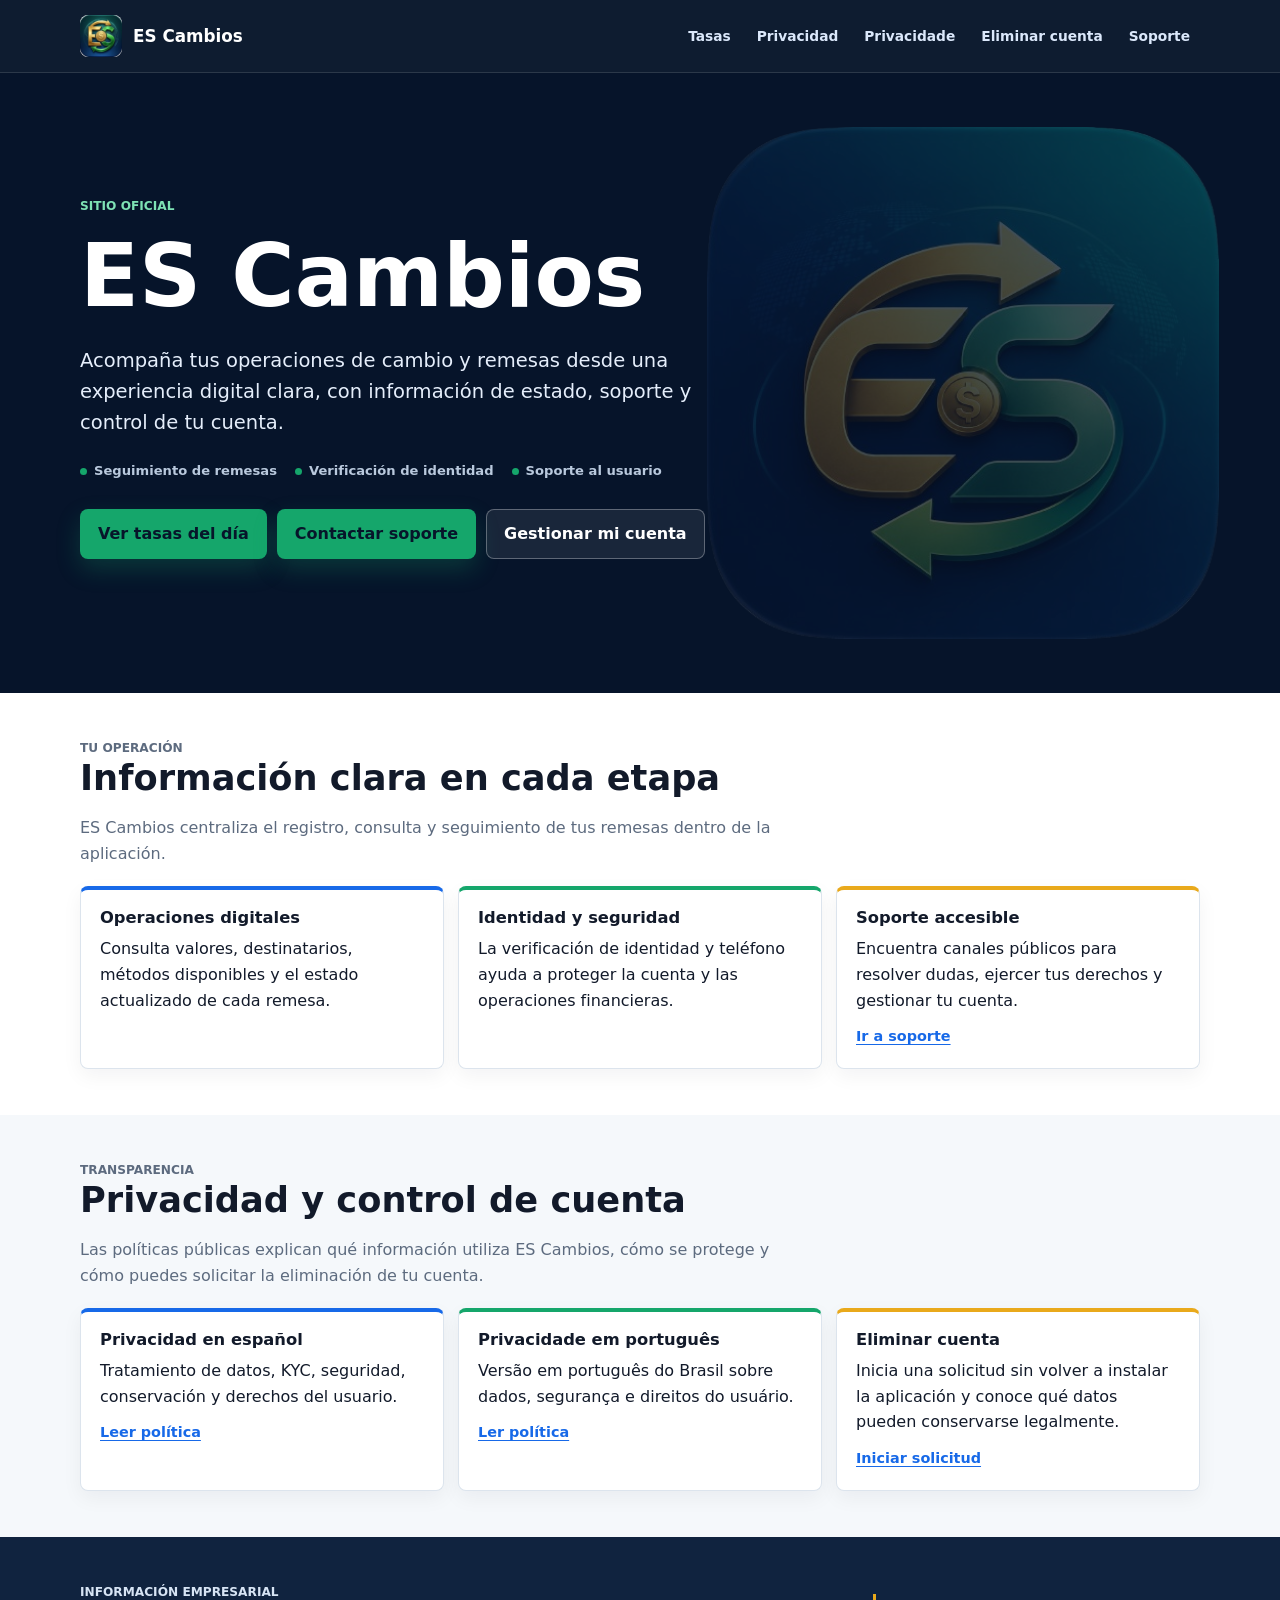
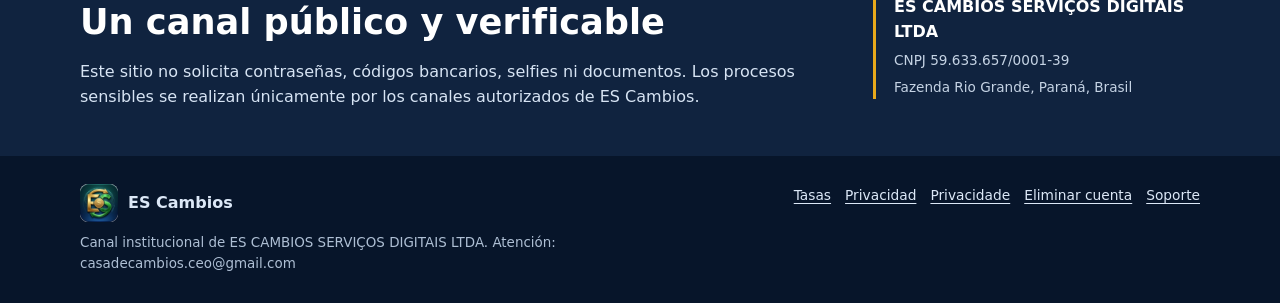
==== commit 17d15ccb: "feat: publish public exchange rates page" ====
--- a/index.html
+++ b/index.html
@@ -38,6 +38,7 @@
         <span>ES Cambios</span>
       </a>
       <div class="nav-links">
+        <a href="/tasas/">Tasas</a>
         <a href="/privacidad/">Privacidad</a>
         <a href="/privacidade/">Privacidade</a>
         <a href="/excluir-conta/">Eliminar cuenta</a>
@@ -59,6 +60,7 @@
             <span>Soporte al usuario</span>
           </div>
           <div class="actions">
+            <a class="button primary" href="/tasas/">Ver tasas del día</a>
             <a class="button primary" href="/soporte/">Contactar soporte</a>
             <a class="button secondary" href="/excluir-conta/">Gestionar mi cuenta</a>
           </div>
@@ -144,6 +146,7 @@
         <p>Canal institucional de ES CAMBIOS SERVIÇOS DIGITAIS LTDA. Atención: casadecambios.ceo@gmail.com</p>
       </div>
       <div class="footer-links">
+        <a href="/tasas/">Tasas</a>
         <a href="/privacidad/">Privacidad</a>
         <a href="/privacidade/">Privacidade</a>
         <a href="/excluir-conta/">Eliminar cuenta</a>
--- a/assets/styles.css
+++ b/assets/styles.css
@@ -548,6 +548,364 @@
   justify-content: center;
 }
 
+.rates-page {
+  min-height: 100vh;
+  background: #050b16;
+}
+
+.rates-header {
+  background: rgba(5, 11, 22, .96);
+}
+
+.rates-main {
+  width: min(980px, calc(100% - 28px));
+  margin: 0 auto;
+  padding: 22px 0 44px;
+}
+
+.rates-board {
+  overflow: hidden;
+  border: 1px solid rgba(98, 224, 0, .34);
+  border-radius: 8px;
+  background: #07100f;
+  color: var(--white);
+  box-shadow: 0 18px 55px rgba(0, 0, 0, .35);
+}
+
+.rates-brand-lockup {
+  display: flex;
+  align-items: center;
+  gap: 18px;
+  padding: 24px;
+  border-bottom: 1px solid rgba(255, 255, 255, .1);
+  background: #07152a;
+}
+
+.rates-brand-lockup img {
+  width: 94px;
+  height: 94px;
+  flex: 0 0 auto;
+  border-radius: 20px;
+  box-shadow: 0 0 0 1px rgba(245, 200, 66, .48), 0 10px 30px rgba(0, 0, 0, .35);
+}
+
+.rates-kicker {
+  margin: 0 0 4px;
+  color: #f5c842;
+  font-size: .76rem;
+  font-weight: 900;
+  text-transform: uppercase;
+}
+
+.rates-brand-lockup h1 {
+  margin: 0;
+  color: var(--white);
+  font-size: clamp(2rem, 7vw, 4.3rem);
+  line-height: 1;
+  text-transform: uppercase;
+}
+
+.rates-lead {
+  margin: 8px 0 0;
+  color: #91e85c;
+  font-weight: 750;
+}
+
+.rates-toolbar {
+  min-height: 68px;
+  display: flex;
+  align-items: center;
+  justify-content: space-between;
+  gap: 16px;
+  padding: 12px 18px;
+  border-bottom: 1px solid rgba(255, 255, 255, .09);
+  background: #0a1722;
+}
+
+.rates-status {
+  margin: 0;
+  color: #a9b7c8;
+  font-size: .84rem;
+  font-weight: 750;
+}
+
+.rates-actions {
+  display: flex;
+  gap: 8px;
+}
+
+.rate-action,
+.rates-error button {
+  min-height: 40px;
+  border: 1px solid #2c4655;
+  border-radius: 7px;
+  background: #10233f;
+  color: var(--white);
+  padding: 8px 13px;
+  font: inherit;
+  font-size: .82rem;
+  font-weight: 850;
+  cursor: pointer;
+}
+
+.rate-action span {
+  margin-right: 5px;
+  font-size: 1.02rem;
+}
+
+.rate-action.accent {
+  border-color: #f5c842;
+  background: #f5c842;
+  color: #07100f;
+}
+
+.rate-action:disabled {
+  cursor: not-allowed;
+  opacity: .45;
+}
+
+.rate-action.loading span {
+  display: inline-block;
+  animation: rates-spin .8s linear infinite;
+}
+
+.rates-list {
+  display: grid;
+  grid-template-columns: repeat(2, minmax(0, 1fr));
+  gap: 10px;
+  padding: 16px;
+}
+
+.public-rate-card {
+  min-width: 0;
+  display: grid;
+  grid-template-columns: minmax(0, 1fr) auto;
+  align-items: center;
+  gap: 16px;
+  border: 1px solid #347500;
+  border-radius: 8px;
+  background: #020907;
+  padding: 13px;
+}
+
+.rate-route {
+  min-width: 0;
+  display: grid;
+  gap: 7px;
+}
+
+.rate-country {
+  min-width: 0;
+  display: flex;
+  align-items: center;
+  gap: 9px;
+}
+
+.rate-country.destination {
+  color: #dbe7f4;
+}
+
+.rate-country small,
+.rate-country strong {
+  display: block;
+}
+
+.rate-country small {
+  color: #7e91a6;
+  font-size: .62rem;
+  font-weight: 850;
+  text-transform: uppercase;
+}
+
+.rate-country strong {
+  overflow: hidden;
+  color: #f5c842;
+  font-size: .88rem;
+  text-overflow: ellipsis;
+  white-space: nowrap;
+}
+
+.rate-country.destination strong {
+  color: var(--white);
+}
+
+.rate-flag {
+  width: 32px;
+  height: 22px;
+  flex: 0 0 auto;
+  border: 1px solid rgba(255, 255, 255, .28);
+  border-radius: 3px;
+  object-fit: cover;
+  box-shadow: 0 3px 8px rgba(0, 0, 0, .3);
+}
+
+.rate-flag-fallback {
+  min-width: 32px;
+  color: var(--white);
+  font-size: .78rem;
+  font-weight: 900;
+  text-align: center;
+}
+
+.rate-arrow {
+  position: absolute;
+  margin-left: 7px;
+  color: #62e000;
+  transform: translateY(19px);
+}
+
+.rate-quote {
+  min-width: 112px;
+  text-align: right;
+}
+
+.rate-quote small,
+.rate-quote strong,
+.rate-quote span {
+  display: block;
+}
+
+.rate-quote small {
+  color: #7e91a6;
+  font-size: .62rem;
+  font-weight: 850;
+  text-transform: uppercase;
+}
+
+.rate-quote strong {
+  margin-top: 2px;
+  color: var(--white);
+  font-size: clamp(1.55rem, 4vw, 2.05rem);
+  line-height: 1.05;
+}
+
+.rate-quote span {
+  margin-top: 5px;
+  color: #62e000;
+  font-size: .64rem;
+  font-weight: 750;
+}
+
+.rate-skeleton {
+  min-height: 116px;
+  border: 1px solid #20342c;
+  border-radius: 8px;
+  background: linear-gradient(90deg, #0a1714 25%, #12271f 50%, #0a1714 75%);
+  background-size: 220% 100%;
+  animation: rates-loading 1.35s ease-in-out infinite;
+}
+
+.rates-error {
+  margin: 16px 16px 0;
+  border: 1px solid #a93b35;
+  border-radius: 8px;
+  background: #2a1113;
+  padding: 16px;
+}
+
+.rates-error strong,
+.rates-error span {
+  display: block;
+}
+
+.rates-error span {
+  margin-top: 3px;
+  color: #efc1bd;
+  font-size: .84rem;
+}
+
+.rates-error button {
+  margin-top: 12px;
+}
+
+.rates-trust {
+  display: grid;
+  grid-template-columns: repeat(3, minmax(0, 1fr));
+  gap: 8px;
+  padding: 4px 16px 16px;
+}
+
+.rates-trust span {
+  min-height: 44px;
+  display: flex;
+  align-items: center;
+  justify-content: center;
+  gap: 6px;
+  border: 1px solid #21413f;
+  border-radius: 7px;
+  background: #0a1a23;
+  color: #dce7f2;
+  padding: 8px;
+  font-size: .73rem;
+  font-weight: 750;
+  text-align: center;
+}
+
+.rates-trust b {
+  color: #f5c842;
+}
+
+.rates-disclaimer {
+  margin: 0;
+  border-top: 1px solid rgba(255, 255, 255, .09);
+  color: #a9b7c8;
+  padding: 14px 18px 16px;
+  font-size: .74rem;
+  text-align: center;
+}
+
+.rates-help {
+  display: flex;
+  align-items: center;
+  justify-content: space-between;
+  gap: 24px;
+  margin-top: 14px;
+  border: 1px solid #dce4ed;
+  border-radius: 8px;
+  background: var(--white);
+  padding: 20px;
+}
+
+.rates-help h2 {
+  margin-bottom: 7px;
+  font-size: 1.25rem;
+}
+
+.rates-help p:last-child {
+  max-width: 690px;
+  margin: 0;
+  color: var(--muted);
+  font-size: .88rem;
+}
+
+.rates-toast {
+  position: fixed;
+  right: 16px;
+  bottom: 18px;
+  z-index: 90;
+  max-width: min(360px, calc(100% - 32px));
+  border: 1px solid #56c98f;
+  border-radius: 7px;
+  background: #07152a;
+  color: var(--white);
+  padding: 11px 14px;
+  box-shadow: 0 14px 35px rgba(0, 0, 0, .32);
+  font-size: .84rem;
+  font-weight: 800;
+}
+
+.rates-footer {
+  border-top: 1px solid #17314c;
+}
+
+@keyframes rates-spin {
+  to { transform: rotate(360deg); }
+}
+
+@keyframes rates-loading {
+  to { background-position: -220% 0; }
+}
+
 @media (max-width: 760px) {
   .nav {
     min-height: auto;
@@ -613,6 +971,78 @@
   .content section {
     padding: 17px;
   }
+
+  .rates-main {
+    width: min(100% - 18px, 980px);
+    padding-top: 10px;
+  }
+
+  .rates-brand-lockup {
+    gap: 12px;
+    padding: 17px 15px;
+  }
+
+  .rates-brand-lockup img {
+    width: 70px;
+    height: 70px;
+    border-radius: 15px;
+  }
+
+  .rates-brand-lockup h1 {
+    font-size: clamp(1.82rem, 10vw, 3rem);
+  }
+
+  .rates-kicker {
+    font-size: .64rem;
+  }
+
+  .rates-lead {
+    font-size: .78rem;
+  }
+
+  .rates-toolbar {
+    align-items: stretch;
+    flex-direction: column;
+    gap: 8px;
+    padding: 10px 12px;
+  }
+
+  .rates-actions {
+    display: grid;
+    grid-template-columns: 1fr 1fr;
+  }
+
+  .rates-list {
+    grid-template-columns: 1fr;
+    padding: 10px;
+  }
+
+  .public-rate-card {
+    gap: 10px;
+    padding: 12px;
+  }
+
+  .rate-quote {
+    min-width: 104px;
+  }
+
+  .rates-trust {
+    gap: 5px;
+    padding: 2px 10px 10px;
+  }
+
+  .rates-trust span {
+    align-content: center;
+    flex-direction: column;
+    gap: 2px;
+    font-size: .64rem;
+  }
+
+  .rates-help {
+    align-items: stretch;
+    flex-direction: column;
+    gap: 15px;
+  }
 }
 
 @media (max-width: 390px) {
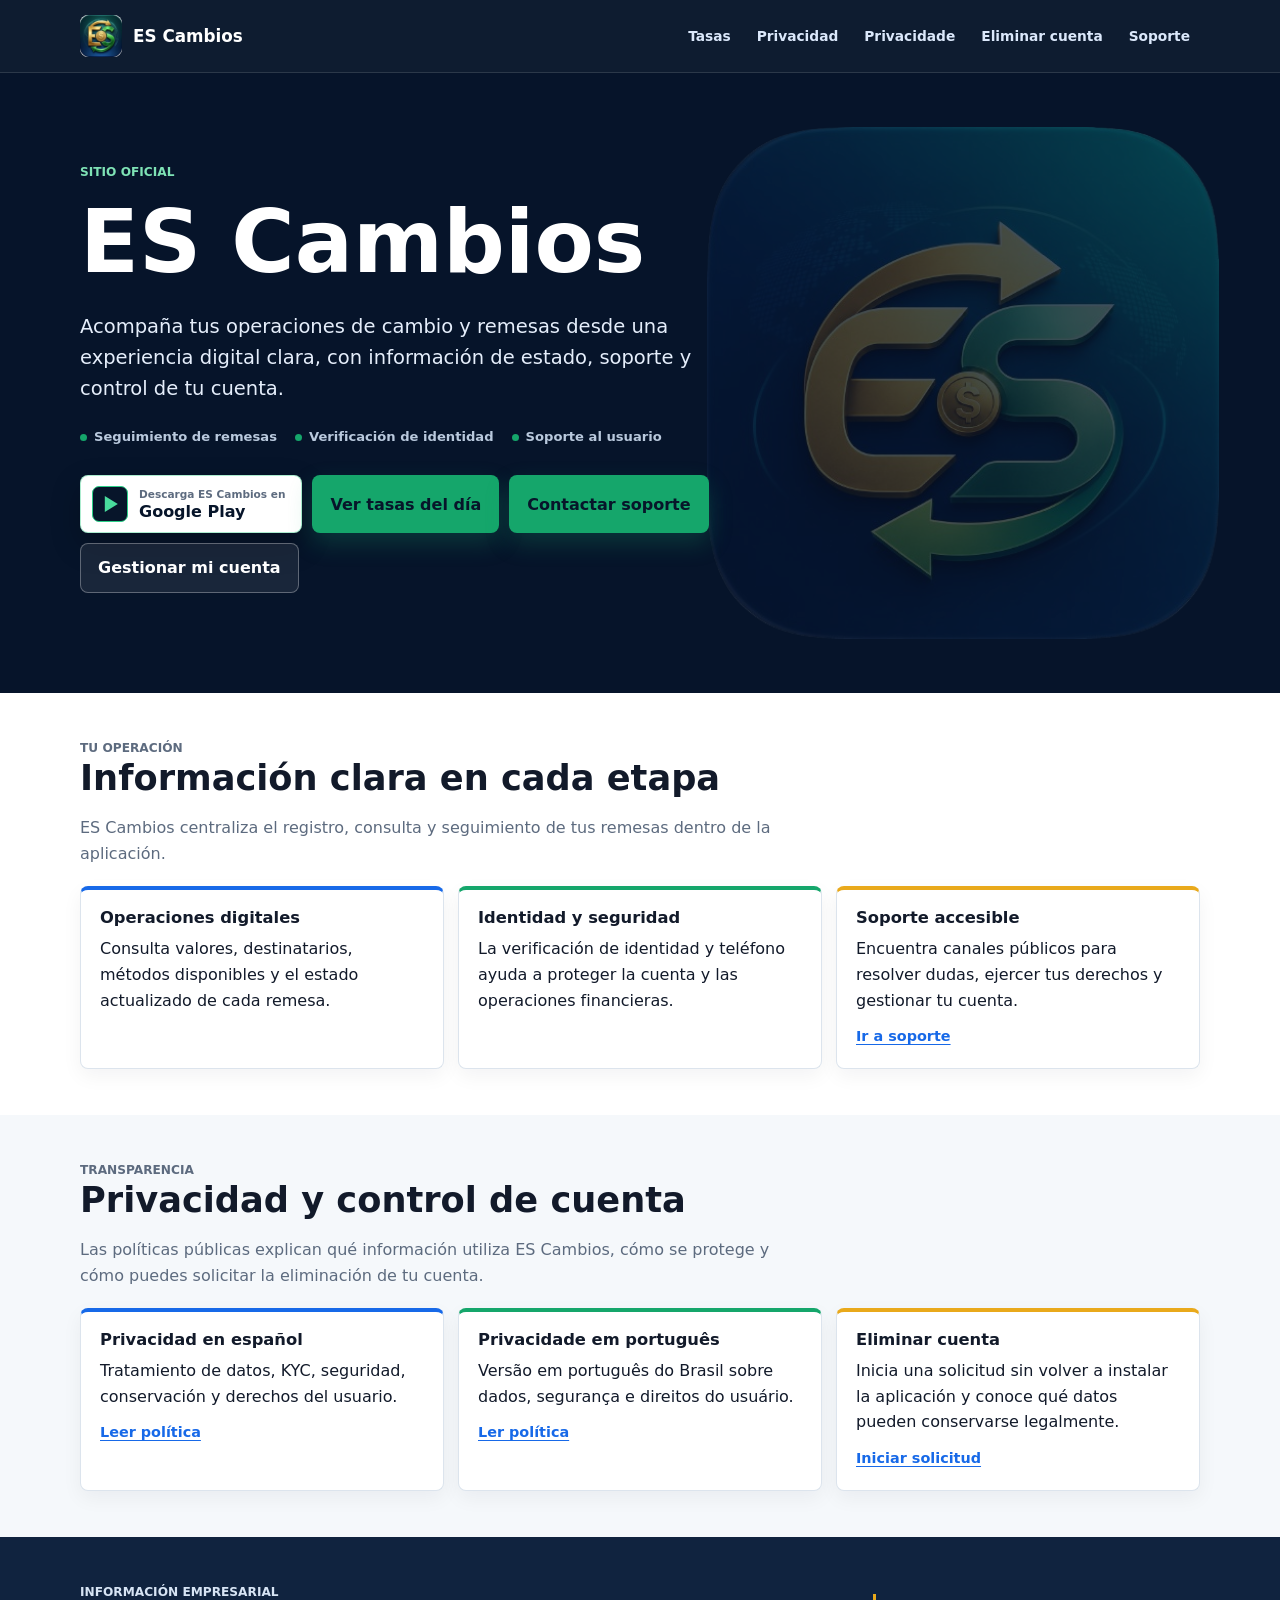
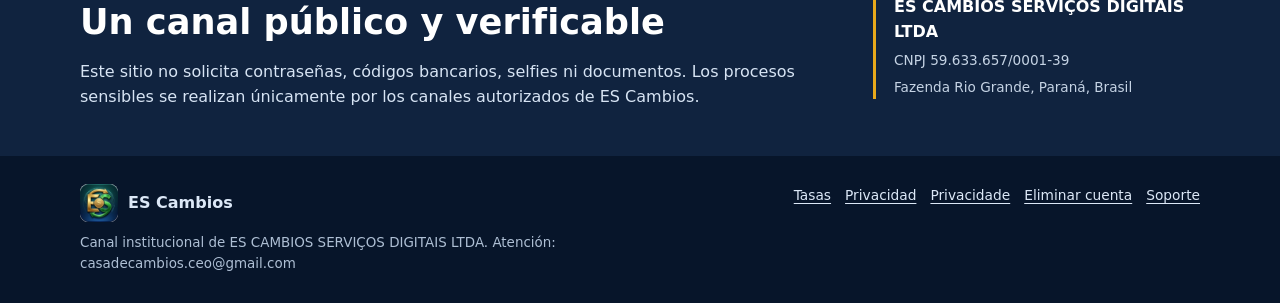
==== commit e8178012: "feat: harden public site and add Google Play access" ====
--- a/index.html
+++ b/index.html
@@ -4,6 +4,8 @@
   <meta charset="utf-8">
   <meta name="viewport" content="width=device-width, initial-scale=1">
   <meta name="theme-color" content="#07152a">
+  <meta name="referrer" content="strict-origin-when-cross-origin">
+  <meta http-equiv="Content-Security-Policy" content="default-src 'none'; base-uri 'none'; connect-src 'none'; font-src 'self'; form-action 'none'; img-src 'self' data:; manifest-src 'self'; object-src 'none'; script-src 'sha256-PVNILsgw7/PhUWopOmHd9sXGs/0uFesvEVcizZqvpec='; style-src 'self'; upgrade-insecure-requests">
   <title>ES Cambios | Cambios y remesas</title>
   <meta name="description" content="Sitio oficial de ES Cambios: información institucional, privacidad, soporte y eliminación de cuenta.">
   <link rel="canonical" href="https://es-cambios.com.br/">
@@ -60,6 +62,10 @@
             <span>Soporte al usuario</span>
           </div>
           <div class="actions">
+            <a class="button google-play" href="https://play.google.com/store/apps/details?id=com.eschangue.escambios" target="_blank" rel="noopener noreferrer external" aria-label="Descargar ES Cambios desde Google Play">
+              <span class="google-play-mark" aria-hidden="true"></span>
+              <span class="google-play-copy"><small>Descarga ES Cambios en</small><strong>Google Play</strong></span>
+            </a>
             <a class="button primary" href="/tasas/">Ver tasas del día</a>
             <a class="button primary" href="/soporte/">Contactar soporte</a>
             <a class="button secondary" href="/excluir-conta/">Gestionar mi cuenta</a>
--- a/assets/styles.css
+++ b/assets/styles.css
@@ -273,6 +273,61 @@
   color: var(--white);
 }
 
+.button.google-play {
+  min-height: 58px;
+  gap: 11px;
+  border-color: rgba(126, 226, 181, .64);
+  background: var(--white);
+  color: var(--navy);
+  padding: 9px 16px 9px 11px;
+  box-shadow: 0 12px 30px rgba(0, 0, 0, .24);
+}
+
+.button.google-play:hover,
+.button.google-play:focus-visible {
+  border-color: #8ce9bd;
+  background: #f3fff9;
+}
+
+.google-play-mark {
+  position: relative;
+  width: 36px;
+  height: 36px;
+  flex: 0 0 36px;
+  border: 1px solid #2bcf88;
+  border-radius: 7px;
+  background: var(--navy);
+}
+
+.google-play-mark::before {
+  content: "";
+  position: absolute;
+  top: 50%;
+  left: 50%;
+  border-top: 8px solid transparent;
+  border-bottom: 8px solid transparent;
+  border-left: 13px solid #49dc9d;
+  transform: translate(-40%, -50%);
+}
+
+.google-play-copy {
+  display: flex;
+  align-items: flex-start;
+  flex-direction: column;
+  line-height: 1.08;
+}
+
+.google-play-copy small {
+  color: var(--muted);
+  font-size: .66rem;
+  font-weight: 720;
+}
+
+.google-play-copy strong {
+  margin-top: 3px;
+  font-size: 1rem;
+}
+
 .button.light {
   border-color: var(--line);
   background: var(--white);
@@ -573,6 +628,7 @@
 }
 
 .rates-brand-lockup {
+  min-height: 196px;
   display: flex;
   align-items: center;
   gap: 18px;
@@ -581,12 +637,31 @@
   background: #07152a;
 }
 
-.rates-brand-lockup img {
+.rates-board-logo {
   width: 94px;
   height: 94px;
   flex: 0 0 auto;
   border-radius: 20px;
   box-shadow: 0 0 0 1px rgba(245, 200, 66, .48), 0 10px 30px rgba(0, 0, 0, .35);
+}
+
+.rates-title-presentation {
+  min-width: 0;
+  display: flex;
+  align-items: center;
+  gap: 14px;
+}
+
+.rates-mini-presenter {
+  width: 112px;
+  height: 172px;
+  flex: 0 0 auto;
+  object-fit: contain;
+  object-position: center;
+}
+
+.rates-title-copy {
+  min-width: 0;
 }
 
 .rates-kicker {
@@ -978,18 +1053,27 @@
   }
 
   .rates-brand-lockup {
+    min-height: 158px;
     gap: 12px;
     padding: 17px 15px;
   }
 
-  .rates-brand-lockup img {
-    width: 70px;
-    height: 70px;
-    border-radius: 15px;
+  .rates-board-logo {
+    display: none;
+  }
+
+  .rates-title-presentation {
+    width: 100%;
+    gap: 9px;
+  }
+
+  .rates-mini-presenter {
+    width: 82px;
+    height: 142px;
   }
 
   .rates-brand-lockup h1 {
-    font-size: clamp(1.82rem, 10vw, 3rem);
+    font-size: 2rem;
   }
 
   .rates-kicker {
